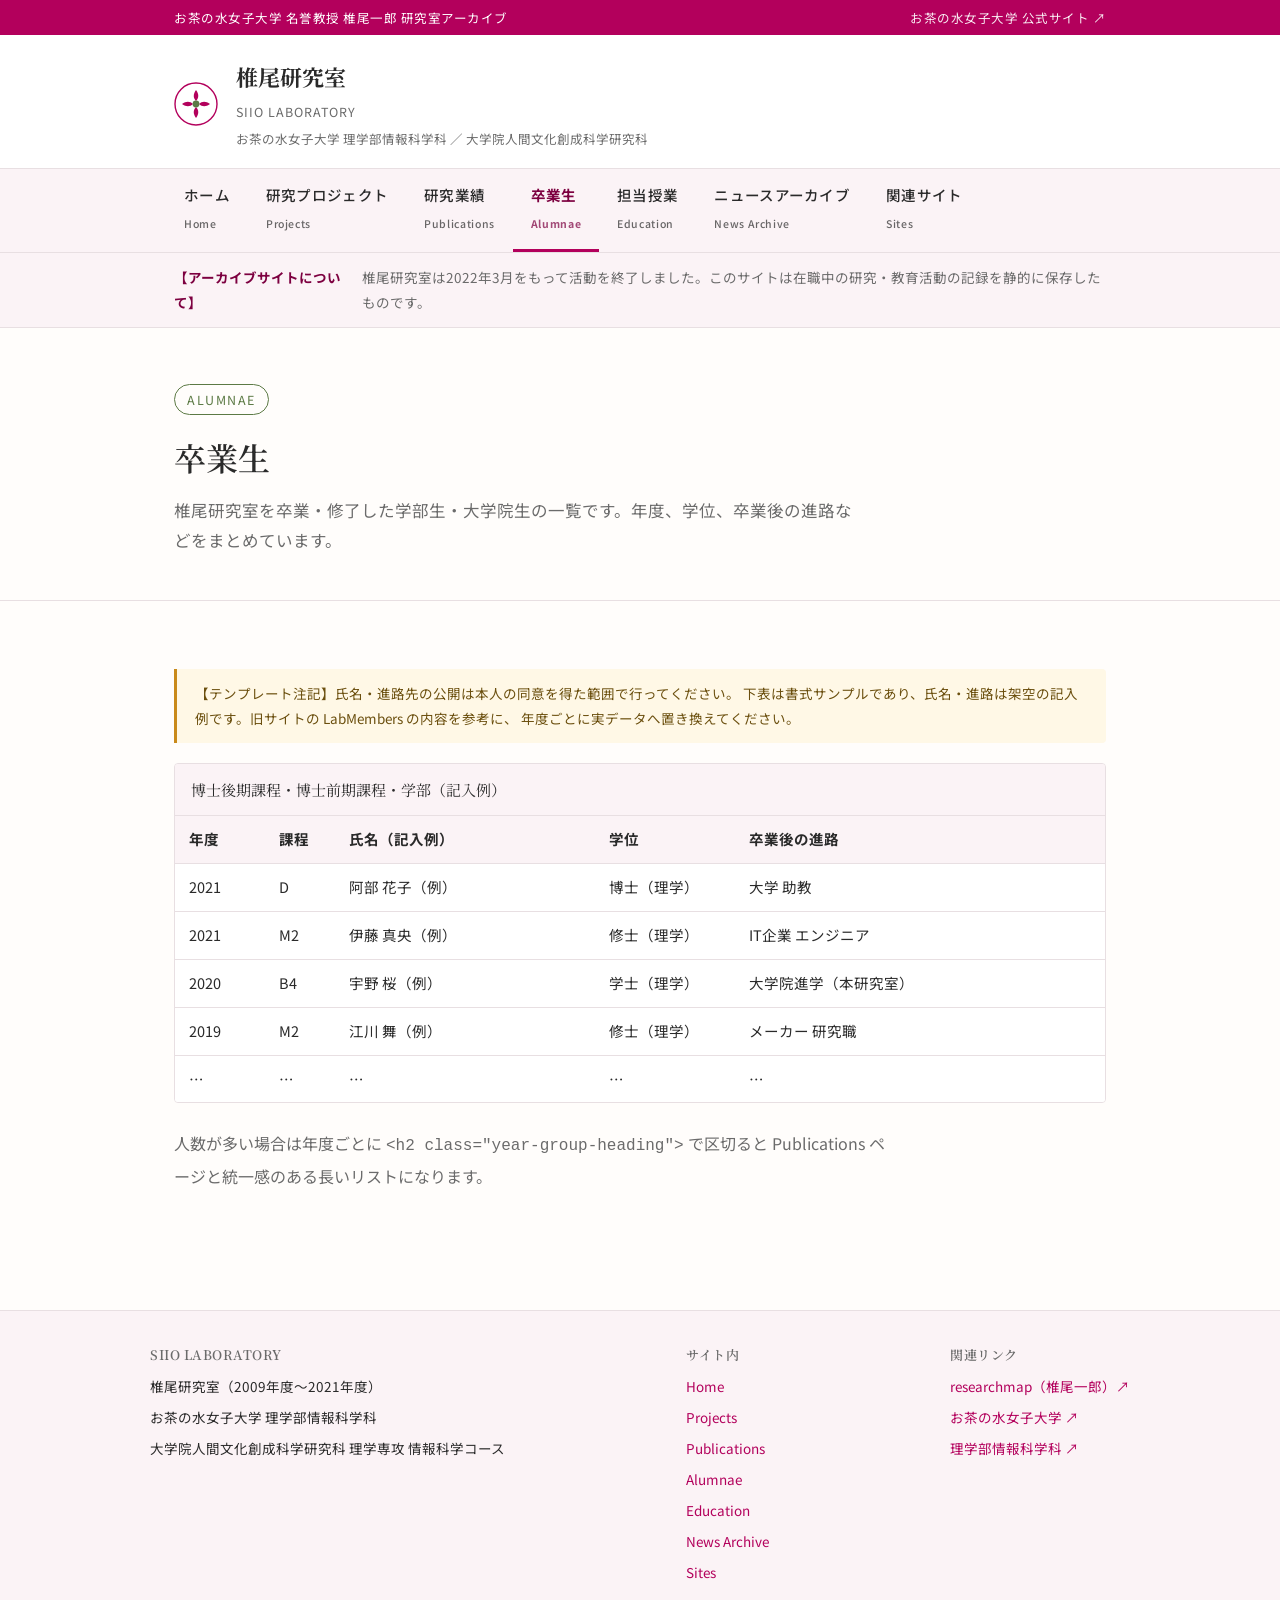
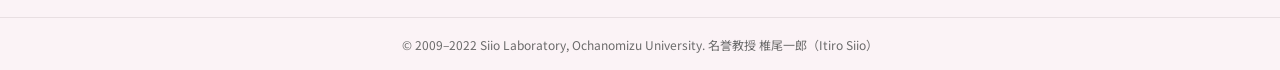
==== alumnae.html @ 897d1534 "最初のバージョン 最初のバージョン" ====
<!DOCTYPE html>
<html lang="ja">
<head>
<meta charset="UTF-8">
<meta name="viewport" content="width=device-width, initial-scale=1.0">
<title>Alumnae ｜ 椎尾研究室（アーカイブ）Siio Laboratory, Ochanomizu University</title>
<meta name="description" content="椎尾研究室 卒業生・修了生の一覧。">
<link rel="preconnect" href="https://fonts.googleapis.com">
<link rel="preconnect" href="https://fonts.gstatic.com" crossorigin>
<link href="https://fonts.googleapis.com/css2?family=Noto+Serif+JP:wght@500;700&family=Noto+Sans+JP:wght@400;500;700&display=swap" rel="stylesheet">
<link rel="stylesheet" href="css/style.css">
</head>
<body>

<div class="top-bar">
  <div class="container">
    <span>お茶の水女子大学 名誉教授 椎尾一郎 研究室アーカイブ</span>
    <a href="https://www.ocha.ac.jp" target="_blank" rel="noopener">お茶の水女子大学 公式サイト ↗</a>
  </div>
</div>

<header class="site-header">
  <div class="container header-inner">
    <svg class="site-logo" viewBox="0 0 44 44" xmlns="http://www.w3.org/2000/svg" role="img" aria-label="椎尾研究室ロゴ">
  <circle cx="22" cy="22" r="21" fill="none" stroke="#b3005c" stroke-width="1.4"/>
  <g fill="#b3005c">
    <path d="M22 8c3 4 3 8 0 11-3-3-3-7 0-11z"/>
    <path d="M22 36c-3-4-3-8 0-11 3 3 3 7 0 11z"/>
    <path d="M8 22c4-3 8-3 11 0-3 3-7 3-11 0z"/>
    <path d="M36 22c-4 3-8 3-11 0 3-3 7-3 11 0z"/>
  </g>
  <circle cx="22" cy="22" r="3.4" fill="#5c7a45"/>
</svg>
    <div class="site-title-block">
      <p class="site-title-ja">椎尾研究室</p>
      <p class="site-title-en">Siio Laboratory</p>
      <p class="site-affiliation">お茶の水女子大学 理学部情報科学科 ／ 大学院人間文化創成科学研究科</p>
    </div>
  </div>
</header>

<nav class="site-nav" aria-label="サイト内メインナビゲーション">
  <ul>
        <li><a href="index.html">ホーム<br><span style="font-size:10.5px;letter-spacing:.06em;opacity:.7">Home</span></a></li>
        <li><a href="projects.html">研究プロジェクト<br><span style="font-size:10.5px;letter-spacing:.06em;opacity:.7">Projects</span></a></li>
        <li><a href="publications.html">研究業績<br><span style="font-size:10.5px;letter-spacing:.06em;opacity:.7">Publications</span></a></li>
        <li><a href="alumnae.html" class="active">卒業生<br><span style="font-size:10.5px;letter-spacing:.06em;opacity:.7">Alumnae</span></a></li>
        <li><a href="education.html">担当授業<br><span style="font-size:10.5px;letter-spacing:.06em;opacity:.7">Education</span></a></li>
        <li><a href="news.html">ニュースアーカイブ<br><span style="font-size:10.5px;letter-spacing:.06em;opacity:.7">News Archive</span></a></li>
        <li><a href="sites.html">関連サイト<br><span style="font-size:10.5px;letter-spacing:.06em;opacity:.7">Sites</span></a></li>
  </ul>
</nav>

<div class="archive-notice">
  <div class="container">
    <strong>【アーカイブサイトについて】</strong>
    <span>椎尾研究室は2022年3月をもって活動を終了しました。このサイトは在職中の研究・教育活動の記録を静的に保存したものです。</span>
  </div>
</div>

<section class="hero">
  <div class="container">
    <span class="hero-eyebrow">ALUMNAE</span>
    <h1>卒業生</h1>
    <p class="lead">
      椎尾研究室を卒業・修了した学部生・大学院生の一覧です。年度、学位、卒業後の進路などをまとめています。
    </p>
  </div>
</section>

<section class="section">
  <div class="container">
    <div class="template-note">
      【テンプレート注記】氏名・進路先の公開は本人の同意を得た範囲で行ってください。
      下表は書式サンプルであり、氏名・進路は架空の記入例です。旧サイトの LabMembers の内容を参考に、
      年度ごとに実データへ置き換えてください。
    </div>

    <div class="data-table-wrap">
      <table class="data-table">
        <caption>博士後期課程・博士前期課程・学部（記入例）</caption>
        <thead>
          <tr>
            <th style="width:90px;">年度</th>
            <th style="width:70px;">課程</th>
            <th>氏名（記入例）</th>
            <th style="width:140px;">学位</th>
            <th>卒業後の進路</th>
          </tr>
        </thead>
        <tbody>
          <tr><td>2021</td><td>D</td><td>阿部 花子（例）</td><td>博士（理学）</td><td>大学 助教</td></tr>
          <tr><td>2021</td><td>M2</td><td>伊藤 真央（例）</td><td>修士（理学）</td><td>IT企業 エンジニア</td></tr>
          <tr><td>2020</td><td>B4</td><td>宇野 桜（例）</td><td>学士（理学）</td><td>大学院進学（本研究室）</td></tr>
          <tr><td>2019</td><td>M2</td><td>江川 舞（例）</td><td>修士（理学）</td><td>メーカー 研究職</td></tr>
          <tr><td>&hellip;</td><td>&hellip;</td><td>&hellip;</td><td>&hellip;</td><td>&hellip;</td></tr>
        </tbody>
      </table>
    </div>

    <p class="section-intro" style="margin-top:26px;">
      人数が多い場合は年度ごとに <code>&lt;h2 class="year-group-heading"&gt;</code> で区切ると
      Publications ページと統一感のある長いリストになります。
    </p>
  </div>
</section>

<footer class="site-footer">
  <div class="container footer-inner">
    <div class="footer-col">
      <h4>SIIO LABORATORY</h4>
      <ul>
        <li>椎尾研究室（2009年度〜2021年度）</li>
        <li>お茶の水女子大学 理学部情報科学科</li>
        <li>大学院人間文化創成科学研究科 理学専攻 情報科学コース</li>
      </ul>
    </div>
    <div class="footer-col">
      <h4>サイト内</h4>
      <ul>
        <li><a href="index.html">Home</a></li>
        <li><a href="projects.html">Projects</a></li>
        <li><a href="publications.html">Publications</a></li>
        <li><a href="alumnae.html">Alumnae</a></li>
        <li><a href="education.html">Education</a></li>
        <li><a href="news.html">News Archive</a></li>
        <li><a href="sites.html">Sites</a></li>
      </ul>
    </div>
    <div class="footer-col">
      <h4>関連リンク</h4>
      <ul>
        <li><a href="https://researchmap.jp/read0093808" target="_blank" rel="noopener">researchmap（椎尾一郎）↗</a></li>
        <li><a href="https://www.ocha.ac.jp" target="_blank" rel="noopener">お茶の水女子大学 ↗</a></li>
        <li><a href="https://www.sci.ocha.ac.jp/ug/is/index.html" target="_blank" rel="noopener">理学部情報科学科 ↗</a></li>
      </ul>
    </div>
  </div>
  <div class="footer-bottom">
    &copy; 2009&ndash;2022 Siio Laboratory, Ochanomizu University. 名誉教授 椎尾一郎（Itiro Siio）
  </div>
</footer>

</body>
</html>
---- css/style.css ----
/* =========================================================
   椎尾研究室（アーカイブ）サイト共通スタイル
   Design tokens
   ---------------------------------------------------------
   Color:
     --c-primary      : お茶大公式サイトを踏襲した江戸紫がかった
                         ピンク（見出し・リンク・アクセント）
     --c-primary-dark : 濃色（ホバー・強調）
     --c-tea          : 茶の葉を思わせる深緑（数点だけ差し色）
     --c-bg           : ページ背景（生成りに近い白）
     --c-bg-alt       : セクション区切り用の淡いピンク背景
     --c-text         : 本文色
     --c-text-muted   : 補足・キャプション色
     --c-border       : 罫線色
   Type:
     見出し   : "Noto Serif JP"（品格・記録性を表す明朝系）
     本文     : "Noto Sans JP"（可読性重視のゴシック系）
     数値/日付: "Zen Kaku Gothic New" 相当のレターディテール
                → 実装では Noto Sans JP の等幅数字機能を使用
   ========================================================= */

:root {
  --c-primary: #b3005c;
  --c-primary-dark: #7d0040;
  --c-primary-tint: #f4dbe6;
  --c-tea: #5c7a45;
  --c-bg: #fffdfb;
  --c-bg-alt: #fbf3f6;
  --c-text: #2a2a2a;
  --c-text-muted: #6b6b6b;
  --c-border: #e8dfe2;
  --c-white: #ffffff;

  --font-serif: "Noto Serif JP", "Yu Mincho", serif;
  --font-sans: "Noto Sans JP", "Hiragino Sans", "Meiryo", sans-serif;

  --max-width: 980px;
  --radius: 4px;
}

* {
  box-sizing: border-box;
}

html {
  scroll-behavior: smooth;
}

body {
  margin: 0;
  background: var(--c-bg);
  color: var(--c-text);
  font-family: var(--font-sans);
  font-size: 16px;
  line-height: 1.85;
  -webkit-font-smoothing: antialiased;
}

img {
  max-width: 100%;
  display: block;
}

a {
  color: var(--c-primary);
  text-decoration: none;
}

a:hover {
  color: var(--c-primary-dark);
  text-decoration: underline;
}

a:focus-visible,
button:focus-visible {
  outline: 2px solid var(--c-primary);
  outline-offset: 2px;
}

h1, h2, h3, h4 {
  font-family: var(--font-serif);
  font-weight: 600;
  color: var(--c-text);
  line-height: 1.5;
}

.container {
  max-width: var(--max-width);
  margin: 0 auto;
  padding: 0 24px;
}

/* ---------- 上部帯（大学公式サイトを踏襲した細いアクセントバー） ---------- */

.top-bar {
  background: var(--c-primary);
  color: var(--c-white);
  font-size: 12.5px;
  letter-spacing: 0.04em;
}

.top-bar .container {
  display: flex;
  justify-content: space-between;
  align-items: center;
  padding-top: 6px;
  padding-bottom: 6px;
}

.top-bar a {
  color: var(--c-white);
  opacity: 0.92;
}

.top-bar a:hover {
  opacity: 1;
  text-decoration: underline;
}

/* ---------- ヘッダー ---------- */

.site-header {
  background: var(--c-white);
  border-bottom: 1px solid var(--c-border);
}

.header-inner {
  display: flex;
  align-items: center;
  gap: 18px;
  padding: 22px 24px 18px;
}

.site-logo {
  flex-shrink: 0;
  width: 44px;
  height: 44px;
}

.site-title-block {
  flex: 1;
  min-width: 0;
}

.site-title-ja {
  font-family: var(--font-serif);
  font-size: 22px;
  font-weight: 700;
  margin: 0;
  color: var(--c-text);
}

.site-title-en {
  margin: 2px 0 0;
  font-size: 12.5px;
  letter-spacing: 0.08em;
  color: var(--c-text-muted);
  text-transform: uppercase;
}

.site-affiliation {
  margin: 4px 0 0;
  font-size: 12.5px;
  color: var(--c-text-muted);
}

/* ---------- ナビゲーション ---------- */

.site-nav {
  background: var(--c-bg-alt);
  border-bottom: 1px solid var(--c-border);
}

.site-nav ul {
  list-style: none;
  margin: 0;
  padding: 0;
  display: flex;
  flex-wrap: wrap;
  max-width: var(--max-width);
  margin: 0 auto;
  padding: 0 16px;
}

.site-nav a {
  display: block;
  padding: 13px 18px;
  color: var(--c-text);
  font-size: 14.5px;
  font-weight: 500;
  letter-spacing: 0.02em;
  border-bottom: 3px solid transparent;
  text-decoration: none;
}

.site-nav a:hover {
  color: var(--c-primary);
  border-bottom-color: var(--c-primary-tint);
}

.site-nav a.active {
  color: var(--c-primary-dark);
  border-bottom-color: var(--c-primary);
  font-weight: 700;
}

/* ---------- アーカイブ告知バナー ---------- */

.archive-notice {
  background: var(--c-bg-alt);
  border-bottom: 1px solid var(--c-border);
}

.archive-notice .container {
  padding-top: 12px;
  padding-bottom: 12px;
  font-size: 13.5px;
  color: var(--c-text-muted);
  display: flex;
  gap: 8px;
  align-items: baseline;
}

.archive-notice strong {
  color: var(--c-primary-dark);
  font-weight: 700;
}

/* ---------- ヒーロー（Home用） ---------- */

.hero {
  padding: 56px 0 44px;
  border-bottom: 1px solid var(--c-border);
}

.hero-eyebrow {
  display: inline-block;
  font-size: 12.5px;
  letter-spacing: 0.12em;
  color: var(--c-tea);
  border: 1px solid var(--c-tea);
  border-radius: 999px;
  padding: 3px 12px;
  margin-bottom: 18px;
}

.hero h1 {
  font-size: 32px;
  margin: 0 0 14px;
}

.hero .lead {
  font-size: 16.5px;
  color: var(--c-text-muted);
  max-width: 680px;
  margin: 0 0 0;
}

/* ---------- 汎用セクション ---------- */

.section {
  padding: 48px 0;
}

.section + .section {
  border-top: 1px solid var(--c-border);
}

.section-alt {
  background: var(--c-bg-alt);
}

.section-heading {
  display: flex;
  align-items: baseline;
  gap: 12px;
  margin-bottom: 8px;
}

.section-heading h2 {
  font-size: 22px;
  margin: 0;
  padding-bottom: 10px;
  border-bottom: 3px solid var(--c-primary);
  display: inline-block;
}

.section-heading .en {
  font-size: 12px;
  letter-spacing: 0.08em;
  color: var(--c-text-muted);
  text-transform: uppercase;
}

.section-intro {
  color: var(--c-text-muted);
  max-width: 720px;
  margin: 14px 0 30px;
}

/* ---------- カードグリッド（Projects一覧） ---------- */

.card-grid {
  display: grid;
  grid-template-columns: repeat(auto-fill, minmax(260px, 1fr));
  gap: 24px;
}

.card {
  border: 1px solid var(--c-border);
  border-radius: var(--radius);
  background: var(--c-white);
  overflow: hidden;
  display: flex;
  flex-direction: column;
  transition: box-shadow 0.15s ease, transform 0.15s ease;
}

.card:hover {
  box-shadow: 0 6px 18px rgba(179, 0, 92, 0.1);
  transform: translateY(-2px);
}

.card-thumb {
  aspect-ratio: 16 / 10;
  background: linear-gradient(135deg, var(--c-primary-tint), var(--c-bg-alt));
  display: flex;
  align-items: center;
  justify-content: center;
  color: var(--c-primary-dark);
  font-family: var(--font-serif);
  font-size: 13px;
  letter-spacing: 0.05em;
  text-align: center;
  padding: 10px;
}

.card-body {
  padding: 16px 18px 20px;
  flex: 1;
  display: flex;
  flex-direction: column;
}

.card-period {
  font-size: 12px;
  color: var(--c-text-muted);
  margin-bottom: 6px;
}

.card-body h3 {
  font-size: 16.5px;
  margin: 0 0 8px;
}

.card-body h3 a {
  color: var(--c-text);
}

.card-body h3 a:hover {
  color: var(--c-primary);
  text-decoration: none;
}

.card-body p {
  font-size: 14px;
  color: var(--c-text-muted);
  margin: 0 0 14px;
  flex: 1;
}

.card-link {
  font-size: 13.5px;
  font-weight: 700;
}

/* ---------- Home: 写真ギャラリー・教員紹介 ---------- */

.photo-card {
  margin: 0;
  border: 1px solid var(--c-border);
  border-radius: var(--radius);
  overflow: hidden;
  background: var(--c-white);
}

.photo-card img {
  width: 100%;
  aspect-ratio: 4 / 3;
  object-fit: cover;
  background: var(--c-bg-alt);
}

.photo-card figcaption {
  padding: 8px 12px;
  font-size: 12.5px;
  color: var(--c-text-muted);
}

.faculty-block {
  display: flex;
  gap: 28px;
  align-items: flex-start;
  flex-wrap: wrap;
}

.faculty-photo {
  width: 140px;
  height: 140px;
  object-fit: cover;
  border-radius: 50%;
  border: 3px solid var(--c-primary-tint);
  flex-shrink: 0;
}

.faculty-block > div {
  flex: 1;
  min-width: 240px;
}

/* ---------- プロジェクト個別ページ ---------- */

.project-header {
  padding: 40px 0 28px;
  border-bottom: 1px solid var(--c-border);
}

.breadcrumb {
  font-size: 13px;
  color: var(--c-text-muted);
  margin-bottom: 16px;
}

.project-header h1 {
  font-size: 28px;
  margin: 0 0 10px;
}

.project-meta {
  display: flex;
  flex-wrap: wrap;
  gap: 10px 22px;
  font-size: 13.5px;
  color: var(--c-text-muted);
}

.project-meta dt {
  font-weight: 700;
  color: var(--c-text);
  display: inline;
}

.project-meta dd {
  display: inline;
  margin: 0 0 0 4px;
}

.project-figure {
  margin: 30px 0;
  border: 1px solid var(--c-border);
  border-radius: var(--radius);
  overflow: hidden;
}

.project-figure .placeholder-img {
  aspect-ratio: 16/9;
  background: repeating-linear-gradient(
    45deg,
    var(--c-bg-alt),
    var(--c-bg-alt) 12px,
    #f3e6ea 12px,
    #f3e6ea 24px
  );
  display: flex;
  align-items: center;
  justify-content: center;
  color: var(--c-text-muted);
  font-size: 13px;
}

.project-figure figcaption {
  padding: 8px 14px;
  font-size: 12.5px;
  color: var(--c-text-muted);
  background: var(--c-bg-alt);
}

.project-body h2 {
  font-size: 18px;
  margin: 34px 0 12px;
}

.project-body p {
  margin: 0 0 14px;
}

.project-nav {
  display: flex;
  justify-content: space-between;
  padding: 28px 0 0;
  margin-top: 30px;
  border-top: 1px solid var(--c-border);
  font-size: 14px;
}

/* ---------- テーブル（Publications / Alumnae / Education） ---------- */

.data-table-wrap {
  overflow-x: auto;
  border: 1px solid var(--c-border);
  border-radius: var(--radius);
}

table.data-table {
  width: 100%;
  border-collapse: collapse;
  font-size: 14.5px;
  background: var(--c-white);
}

table.data-table caption {
  text-align: left;
  font-family: var(--font-serif);
  font-size: 15px;
  padding: 12px 16px;
  background: var(--c-bg-alt);
  border-bottom: 1px solid var(--c-border);
}

table.data-table th,
table.data-table td {
  text-align: left;
  padding: 10px 14px;
  border-bottom: 1px solid var(--c-border);
  vertical-align: top;
}

table.data-table thead th {
  background: var(--c-bg-alt);
  font-weight: 700;
  white-space: nowrap;
}

table.data-table tbody tr:hover {
  background: var(--c-bg-alt);
}

table.data-table tbody tr:last-child td {
  border-bottom: none;
}

.year-group-heading {
  font-family: var(--font-serif);
  font-size: 18px;
  margin: 40px 0 14px;
  padding-bottom: 6px;
  border-bottom: 2px solid var(--c-primary-tint);
}

.year-group-heading:first-of-type {
  margin-top: 0;
}

.award-tag {
  display: inline-block;
  font-size: 11.5px;
  font-weight: 700;
  color: var(--c-primary-dark);
  background: var(--c-primary-tint);
  border-radius: 999px;
  padding: 1px 9px;
  margin-left: 8px;
  vertical-align: middle;
}

/* ---------- ニュースアーカイブ ---------- */

.news-list {
  list-style: none;
  margin: 0;
  padding: 0;
}

.news-item {
  display: flex;
  gap: 20px;
  padding: 18px 0;
  border-bottom: 1px solid var(--c-border);
}

.news-item:first-child {
  padding-top: 0;
}

.news-date {
  flex-shrink: 0;
  width: 96px;
  font-size: 13px;
  color: var(--c-text-muted);
  font-variant-numeric: tabular-nums;
  padding-top: 2px;
}

.news-content p {
  margin: 0 0 6px;
}

.news-content .en {
  font-size: 13.5px;
  color: var(--c-text-muted);
}

/* ---------- リンク一覧（Sites） ---------- */

.link-list {
  list-style: none;
  margin: 0;
  padding: 0;
  display: grid;
  gap: 14px;
}

.link-item {
  border: 1px solid var(--c-border);
  border-radius: var(--radius);
  padding: 16px 20px;
  background: var(--c-white);
}

.link-item a.link-title {
  font-size: 16px;
  font-weight: 700;
}

.link-item p {
  margin: 6px 0 0;
  font-size: 14px;
  color: var(--c-text-muted);
}

/* ---------- 汎用パーツ ---------- */

.note-box {
  background: var(--c-bg-alt);
  border-left: 3px solid var(--c-primary);
  padding: 14px 18px;
  font-size: 14px;
  color: var(--c-text-muted);
  border-radius: 0 var(--radius) var(--radius) 0;
  margin: 22px 0;
}

.template-note {
  background: #fff8e6;
  border-left: 3px solid #c98a1a;
  padding: 12px 18px;
  font-size: 13.5px;
  color: #6b4f0e;
  margin: 20px 0;
  border-radius: 0 var(--radius) var(--radius) 0;
}

.btn {
  display: inline-block;
  padding: 9px 20px;
  background: var(--c-primary);
  color: var(--c-white);
  border-radius: 999px;
  font-size: 14px;
  font-weight: 700;
  text-decoration: none;
}

.btn:hover {
  background: var(--c-primary-dark);
  color: var(--c-white);
  text-decoration: none;
}

/* ---------- フッター ---------- */

.site-footer {
  border-top: 1px solid var(--c-border);
  background: var(--c-bg-alt);
  margin-top: 40px;
}

.footer-inner {
  padding: 34px 0 26px;
  display: flex;
  flex-wrap: wrap;
  justify-content: space-between;
  gap: 20px;
}

.footer-col h4 {
  font-size: 13px;
  color: var(--c-text-muted);
  margin: 0 0 10px;
  letter-spacing: 0.04em;
}

.footer-col ul {
  list-style: none;
  margin: 0;
  padding: 0;
  font-size: 13.5px;
}

.footer-col li {
  margin-bottom: 6px;
}

.footer-bottom {
  border-top: 1px solid var(--c-border);
  padding: 16px 24px;
  text-align: center;
  font-size: 12px;
  color: var(--c-text-muted);
}

/* ---------- レスポンシブ ---------- */

@media (max-width: 640px) {
  .header-inner {
    padding: 18px 20px 14px;
  }
  .site-title-ja {
    font-size: 18px;
  }
  .hero h1 {
    font-size: 24px;
  }
  .site-nav a {
    padding: 11px 13px;
    font-size: 13.5px;
  }
  .news-item {
    flex-direction: column;
    gap: 4px;
  }
  .news-date {
    width: auto;
  }
}

@media (prefers-reduced-motion: reduce) {
  * {
    transition: none !important;
    scroll-behavior: auto !important;
  }
}
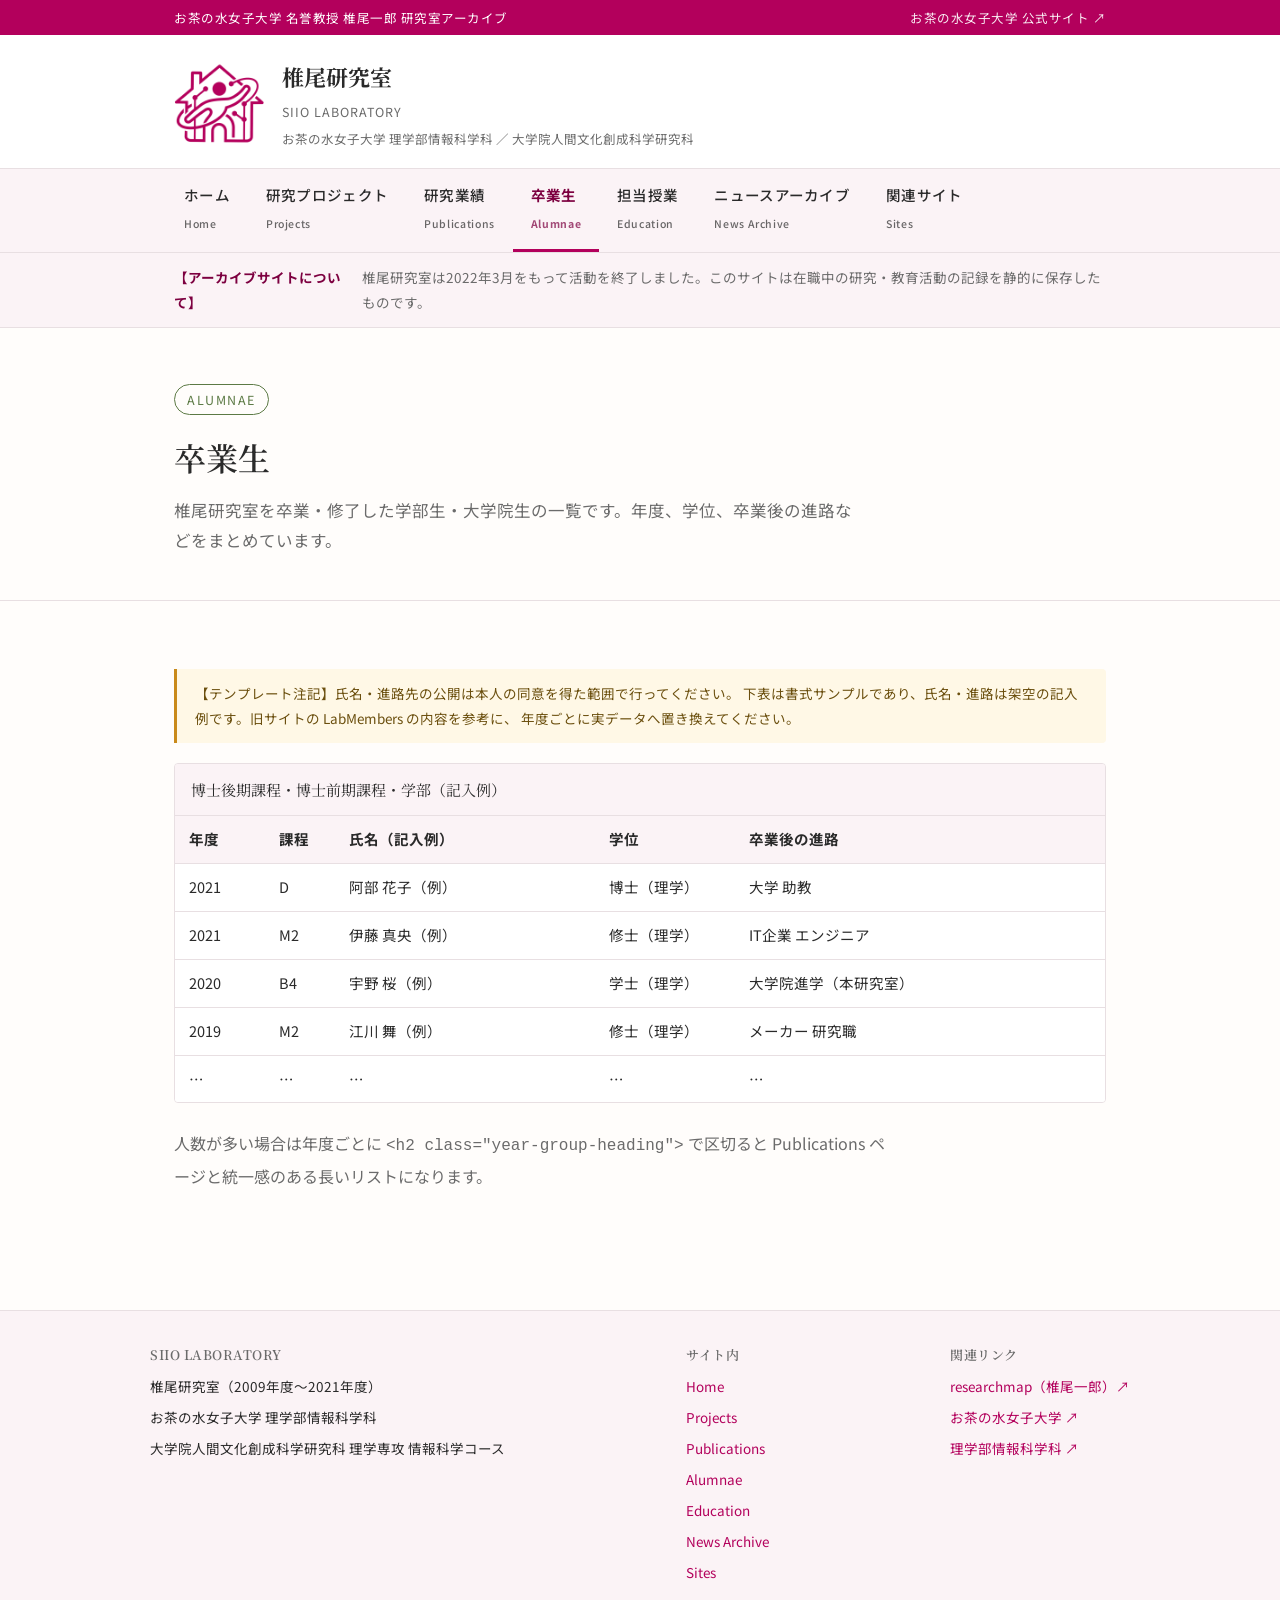
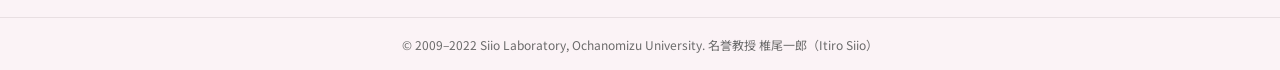
==== commit a034fcd6: "ロゴ変更" ====
--- a/alumnae.html
+++ b/alumnae.html
@@ -21,6 +21,10 @@
 
 <header class="site-header">
   <div class="container header-inner">
+
+
+  <img src="./images/logo800.png" width="90">
+  <!----------------------
     <svg class="site-logo" viewBox="0 0 44 44" xmlns="http://www.w3.org/2000/svg" role="img" aria-label="椎尾研究室ロゴ">
   <circle cx="22" cy="22" r="21" fill="none" stroke="#b3005c" stroke-width="1.4"/>
   <g fill="#b3005c">
@@ -31,6 +35,10 @@
   </g>
   <circle cx="22" cy="22" r="3.4" fill="#5c7a45"/>
 </svg>
+-------------------->
+
+
+
     <div class="site-title-block">
       <p class="site-title-ja">椎尾研究室</p>
       <p class="site-title-en">Siio Laboratory</p>
